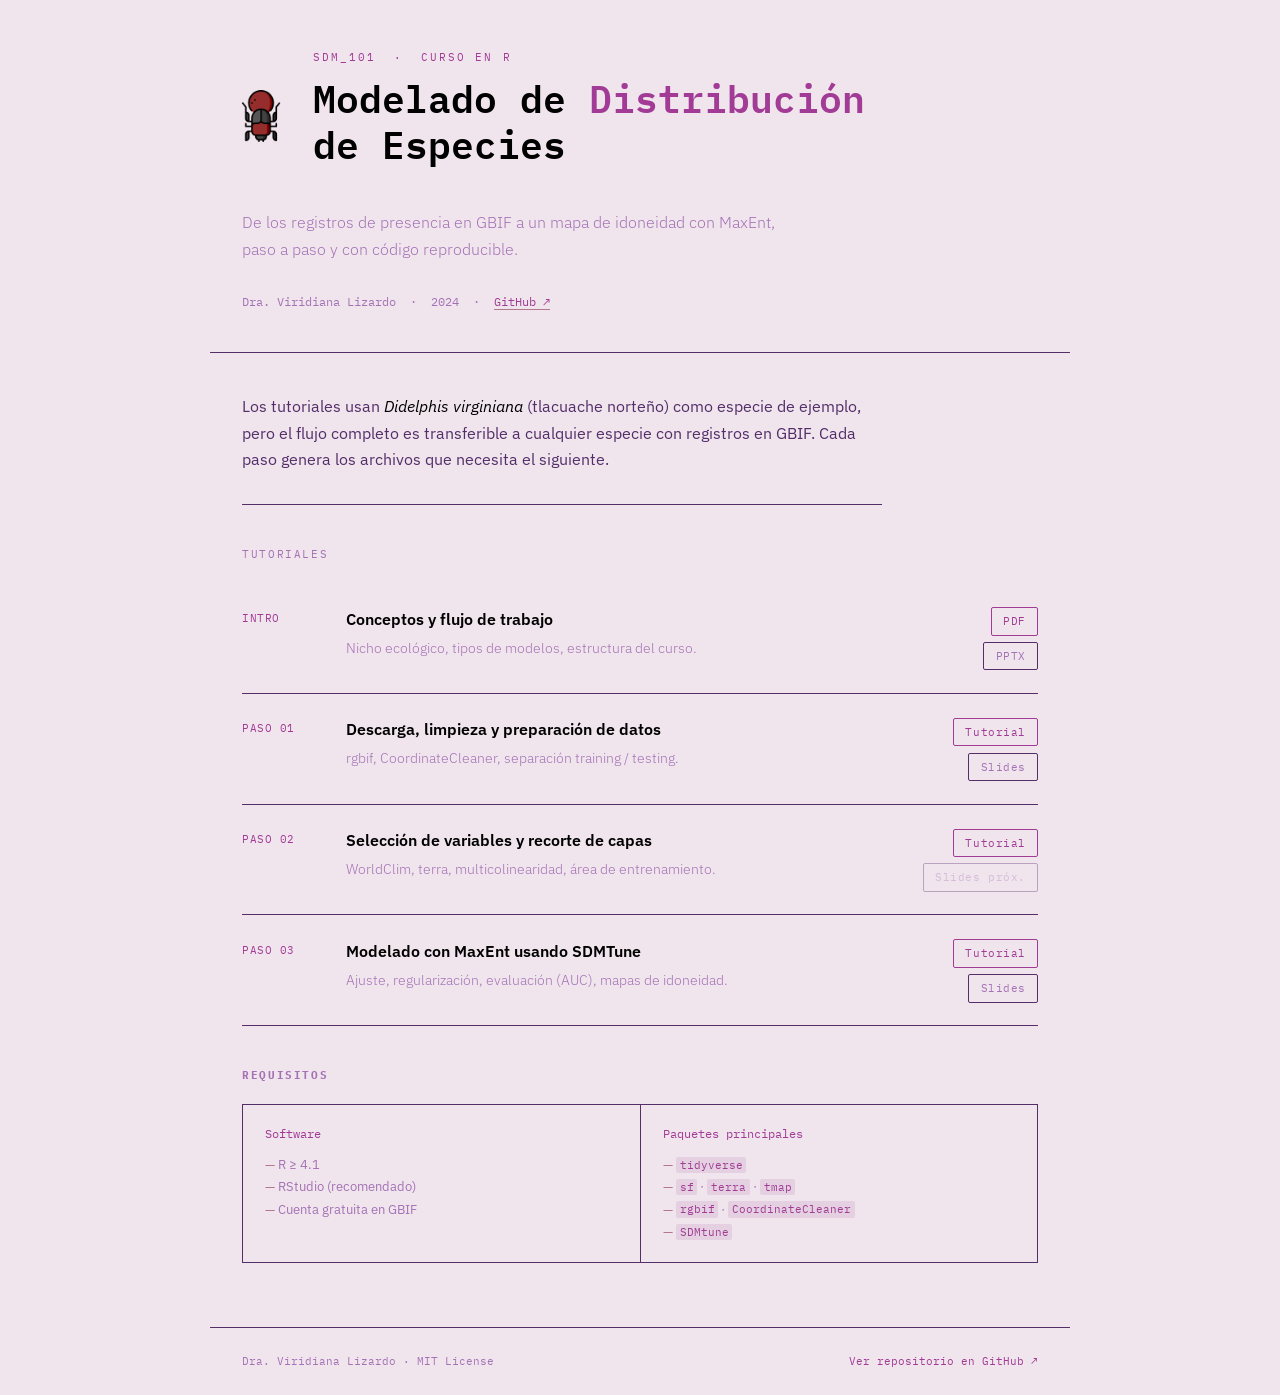
==== docs/index.html @ 2ddfe1c1 "toques finales" ====
<!DOCTYPE html>
<html lang="es">
<head>
  <meta charset="UTF-8">
  <meta name="viewport" content="width=device-width, initial-scale=1.0">
  <title>SDM 101 — Modelado de Distribución de Especies en R</title>
  <link href="https://fonts.googleapis.com/css2?family=IBM+Plex+Mono:wght@400;600&family=IBM+Plex+Sans:ital,wght@0,300;0,400;0,600;1,300&display=swap" rel="stylesheet">
  <style>
    *, *::before, *::after { box-sizing: border-box; margin: 0; padding: 0; }

    :root {
      --bg:        #f0e5ed;
      --surface:   #f0e5ed;
      --border:    #532e69;
      --green:     #a13b95;
      --green-dim: #b2788f;
      --text:      #532e69;
      --muted:     #a472b5;
      --white:     #000000;
      --mono:      'IBM Plex Mono', monospace;
      --sans:      'IBM Plex Sans', sans-serif;
    }

    html { scroll-behavior: smooth; }

    body {
      background: var(--bg);
      color: var(--text);
      font-family: var(--sans);
      font-size: 16px;
      line-height: 1.7;
      min-height: 100vh;
    }

    /* ── HEADER ── */
    header {
      border-bottom: 1px solid var(--border);
      padding: 3rem 2rem 2.5rem;
      max-width: 860px;
      margin: 0 auto;
    }

    .header-top {
      display: flex;
      align-items: center;
      gap: 1.2rem;
      margin-bottom: 1.6rem;
    }

    .logo {
      height: 52px;
      width: auto;
      flex-shrink: 0;
    }

    .eyebrow {
      font-family: var(--mono);
      font-size: 0.7rem;
      letter-spacing: 0.18em;
      color: var(--green);
      text-transform: uppercase;
      margin-bottom: 0.5rem;
    }

    h1 {
      font-family: var(--mono);
      font-size: clamp(1.6rem, 4vw, 2.4rem);
      font-weight: 600;
      color: var(--white);
      line-height: 1.2;
      margin-bottom: 1rem;
    }

    h1 span { color: var(--green); }

    .subtitle {
      font-size: 1rem;
      font-weight: 300;
      color: var(--muted);
      max-width: 540px;
      margin-bottom: 1.8rem;
    }

    .meta {
      font-family: var(--mono);
      font-size: 0.75rem;
      color: var(--muted);
    }

    .meta a {
      color: var(--green);
      text-decoration: none;
      border-bottom: 1px solid var(--green-dim);
    }

    .meta a:hover { color: var(--white); border-color: var(--border); }

    /* ── MAIN ── */
    main {
      max-width: 860px;
      margin: 0 auto;
      padding: 0 2rem 4rem;
    }

    /* ── INTRO TEXT ── */
    .intro {
      padding: 2.5rem 0 2rem;
      border-bottom: 1px solid var(--border);
      font-size: 0.97rem;
      color: var(--text);
      max-width: 640px;
    }

    .intro em {
      color: var(--white);
      font-style: italic;
    }

    /* ── STEPS ── */
    .steps-label {
      font-family: var(--mono);
      font-size: 0.68rem;
      letter-spacing: 0.15em;
      color: var(--muted);
      text-transform: uppercase;
      padding-top: 2.5rem;
      margin-bottom: 1.2rem;
    }

    .steps { display: flex; flex-direction: column; }

    .step {
      display: grid;
      grid-template-columns: 5rem 1fr auto;
      align-items: start;
      gap: 0 1.5rem;
      padding: 1.4rem 0;
      border-bottom: 1px solid var(--border);
      color: inherit;
      transition: background 0.15s;
    }

    .step:hover { background: #e8d5e6; margin: 0 -1rem; padding: 1.4rem 1rem; }

    .step-num {
      font-family: var(--mono);
      font-size: 0.7rem;
      color: var(--green);
      padding-top: 0.2rem;
      letter-spacing: 0.05em;
    }

    .step-title {
      font-size: 0.97rem;
      font-weight: 600;
      color: var(--white);
      margin-bottom: 0.3rem;
    }

    .step-desc {
      font-size: 0.85rem;
      color: var(--muted);
      font-weight: 300;
    }

    .step-links {
      display: flex;
      flex-direction: column;
      align-items: flex-end;
      gap: 0.4rem;
      padding-top: 0.1rem;
      min-width: 100px;
    }

    .btn {
      font-family: var(--mono);
      font-size: 0.68rem;
      letter-spacing: 0.05em;
      padding: 0.25rem 0.7rem;
      border: 1px solid var(--border);
      border-radius: 2px;
      color: var(--muted);
      text-decoration: none;
      transition: border-color 0.15s, color 0.15s, background 0.15s;
      white-space: nowrap;
    }

    .btn:hover { border-color: var(--green); color: var(--green); background: #e8d5e6; }

    .btn.primary {
      border-color: var(--green);
      color: var(--green);
    }

    .btn.primary:hover { background: var(--green); color: var(--bg); }

    .btn.disabled {
      opacity: 0.35;
      pointer-events: none;
    }

    /* ── REQUIREMENTS ── */
    .req-section { padding-top: 2.5rem; }

    .req-section h2 {
      font-family: var(--mono);
      font-size: 0.68rem;
      letter-spacing: 0.15em;
      color: var(--muted);
      text-transform: uppercase;
      margin-bottom: 1.2rem;
    }

    .req-grid {
      display: grid;
      grid-template-columns: 1fr 1fr;
      gap: 1px;
      background: var(--border);
      border: 1px solid var(--border);
    }

    .req-card {
      background: var(--bg);
      padding: 1.2rem 1.4rem;
    }

    .req-card h3 {
      font-family: var(--mono);
      font-size: 0.75rem;
      color: var(--green);
      margin-bottom: 0.6rem;
      font-weight: 400;
    }

    .req-card ul {
      list-style: none;
      font-size: 0.82rem;
      color: var(--muted);
    }

    .req-card ul li::before {
      content: '— ';
      color: var(--green-dim);
    }

    code {
      font-family: var(--mono);
      font-size: 0.82em;
      color: var(--green);
      background: #e4d0e1;
      padding: 0.1em 0.35em;
      border-radius: 2px;
    }

    /* ── FOOTER ── */
    footer {
      border-top: 1px solid var(--border);
      max-width: 860px;
      margin: 0 auto;
      padding: 1.5rem 2rem;
      display: flex;
      justify-content: space-between;
      align-items: center;
      font-family: var(--mono);
      font-size: 0.7rem;
      color: var(--muted);
    }

    footer a { color: var(--green); text-decoration: none; }
    footer a:hover { color: var(--white); }

    /* ── MOBILE ── */
    @media (max-width: 600px) {
      .header-top { flex-direction: column; align-items: flex-start; gap: 0.8rem; }
      .step { grid-template-columns: 3.5rem 1fr; grid-template-rows: auto auto; }
      .step-links {
        grid-column: 2;
        flex-direction: row;
        justify-content: flex-start;
        margin-top: 0.5rem;
      }
      .req-grid { grid-template-columns: 1fr; }
      footer { flex-direction: column; gap: 0.5rem; text-align: center; }
    }

    @media (prefers-reduced-motion: reduce) { * { transition: none !important; } }
  </style>
</head>
<body>

<header>
  <div class="header-top">
    <img src="../images/logo.png" alt="Logo" class="logo">
    <div>
      <p class="eyebrow">SDM_101 &nbsp;·&nbsp; Curso en R</p>
      <h1>Modelado de <span>Distribución</span><br>de Especies</h1>
    </div>
  </div>
  <p class="subtitle">
    De los registros de presencia en GBIF a un mapa de idoneidad con MaxEnt,
    paso a paso y con código reproducible.
  </p>
  <p class="meta">
    Dra. Viridiana Lizardo &nbsp;·&nbsp; 2024 &nbsp;·&nbsp;
    <a href="https://github.com/tu-usuario/SDM_101">GitHub ↗</a>
  </p>
</header>

<main>

  <div class="intro">
    Los tutoriales usan <em>Didelphis virginiana</em> (tlacuache norteño) como especie de ejemplo,
    pero el flujo completo es transferible a cualquier especie con registros en GBIF.
    Cada paso genera los archivos que necesita el siguiente.
  </div>

  <p class="steps-label">Tutoriales</p>

  <div class="steps">

    <div class="step">
      <span class="step-num">INTRO</span>
      <div class="step-body">
        <div class="step-title">Conceptos y flujo de trabajo</div>
        <div class="step-desc">Nicho ecológico, tipos de modelos, estructura del curso.</div>
      </div>
      <div class="step-links">
        <a class="btn primary" href="intro.pdf">PDF</a>
        <a class="btn" href="intro.pptx">PPTX</a>
      </div>
    </div>

    <div class="step">
      <span class="step-num">PASO 01</span>
      <div class="step-body">
        <div class="step-title">Descarga, limpieza y preparación de datos</div>
        <div class="step-desc">rgbif, CoordinateCleaner, separación training / testing.</div>
      </div>
      <div class="step-links">
        <a class="btn primary" href="paso01.nb.html">Tutorial</a>
        <a class="btn" href="slides-paso-01.html">Slides</a>
      </div>
    </div>

    <div class="step">
      <span class="step-num">PASO 02</span>
      <div class="step-body">
        <div class="step-title">Selección de variables y recorte de capas</div>
        <div class="step-desc">WorldClim, terra, multicolinearidad, área de entrenamiento.</div>
      </div>
      <div class="step-links">
        <a class="btn primary" href="paso02.nb.html">Tutorial</a>
        <a class="btn disabled" href="#">Slides próx.</a>
      </div>
    </div>

    <div class="step">
      <span class="step-num">PASO 03</span>
      <div class="step-body">
        <div class="step-title">Modelado con MaxEnt usando SDMTune</div>
        <div class="step-desc">Ajuste, regularización, evaluación (AUC), mapas de idoneidad.</div>
      </div>
      <div class="step-links">
        <a class="btn primary" href="paso03.nb.html">Tutorial</a>
        <a class="btn" href="slides-paso-03.html">Slides</a>
      </div>
    </div>

  </div>

  <div class="req-section">
    <h2>Requisitos</h2>
    <div class="req-grid">
      <div class="req-card">
        <h3>Software</h3>
        <ul>
          <li>R ≥ 4.1</li>
          <li>RStudio (recomendado)</li>
          <li>Cuenta gratuita en GBIF</li>
        </ul>
      </div>
      <div class="req-card">
        <h3>Paquetes principales</h3>
        <ul>
          <li><code>tidyverse</code></li>
          <li><code>sf</code> · <code>terra</code> · <code>tmap</code></li>
          <li><code>rgbif</code> · <code>CoordinateCleaner</code></li>
          <li><code>SDMtune</code></li>
        </ul>
      </div>
    </div>
  </div>

</main>

<footer>
  <span>Dra. Viridiana Lizardo · MIT License</span>
  <a href="https://github.com/tu-usuario/SDM_101">Ver repositorio en GitHub ↗</a>
</footer>

</body>
</html>
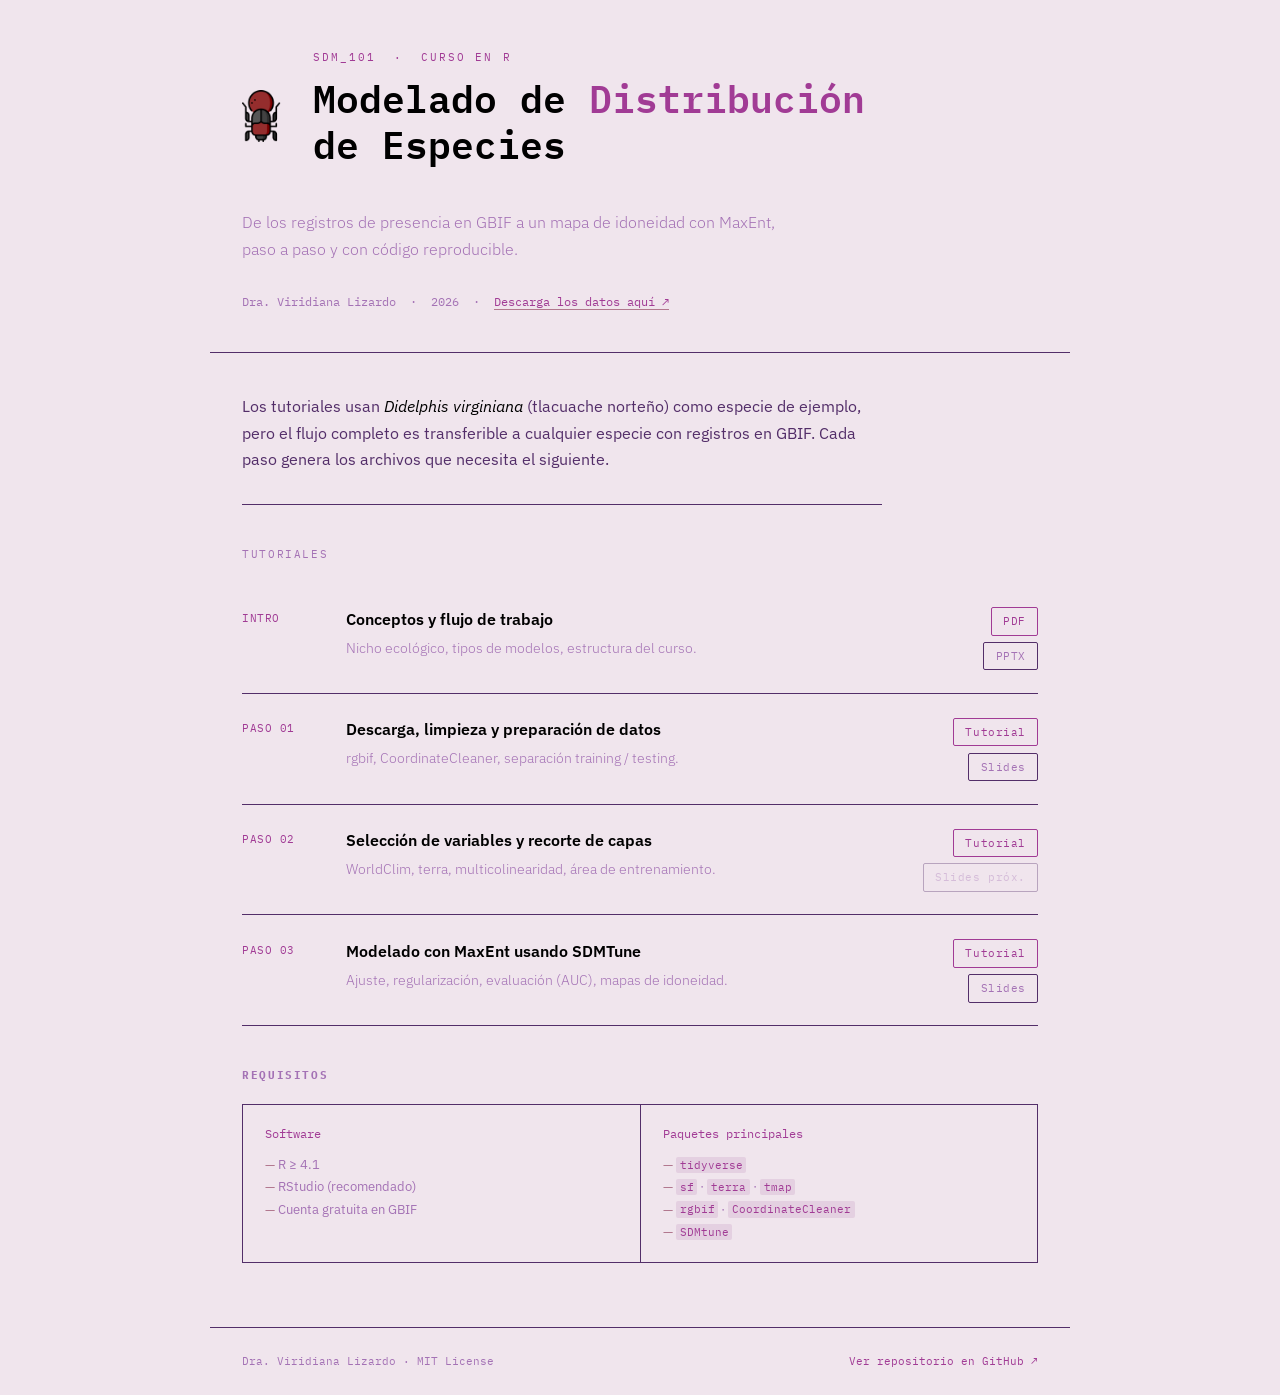
==== commit 19b70d67: "logo" ====
--- a/docs/index.html
+++ b/docs/index.html
@@ -301,8 +301,8 @@
     paso a paso y con código reproducible.
   </p>
   <p class="meta">
-    Dra. Viridiana Lizardo &nbsp;·&nbsp; 2024 &nbsp;·&nbsp;
-    <a href="https://github.com/tu-usuario/SDM_101">GitHub ↗</a>
+    Dra. Viridiana Lizardo &nbsp;·&nbsp; 2026 &nbsp;·&nbsp;
+    <a href="https://github.com/ViridianaLizardo/SDM_101"> Descarga los datos aquí ↗</a>
   </p>
 </header>
 
@@ -395,7 +395,7 @@
 
 <footer>
   <span>Dra. Viridiana Lizardo · MIT License</span>
-  <a href="https://github.com/tu-usuario/SDM_101">Ver repositorio en GitHub ↗</a>
+  <a href="https://github.com/ViridianaLizardo/SDM_101">Ver repositorio en GitHub ↗</a>
 </footer>
 
 </body>
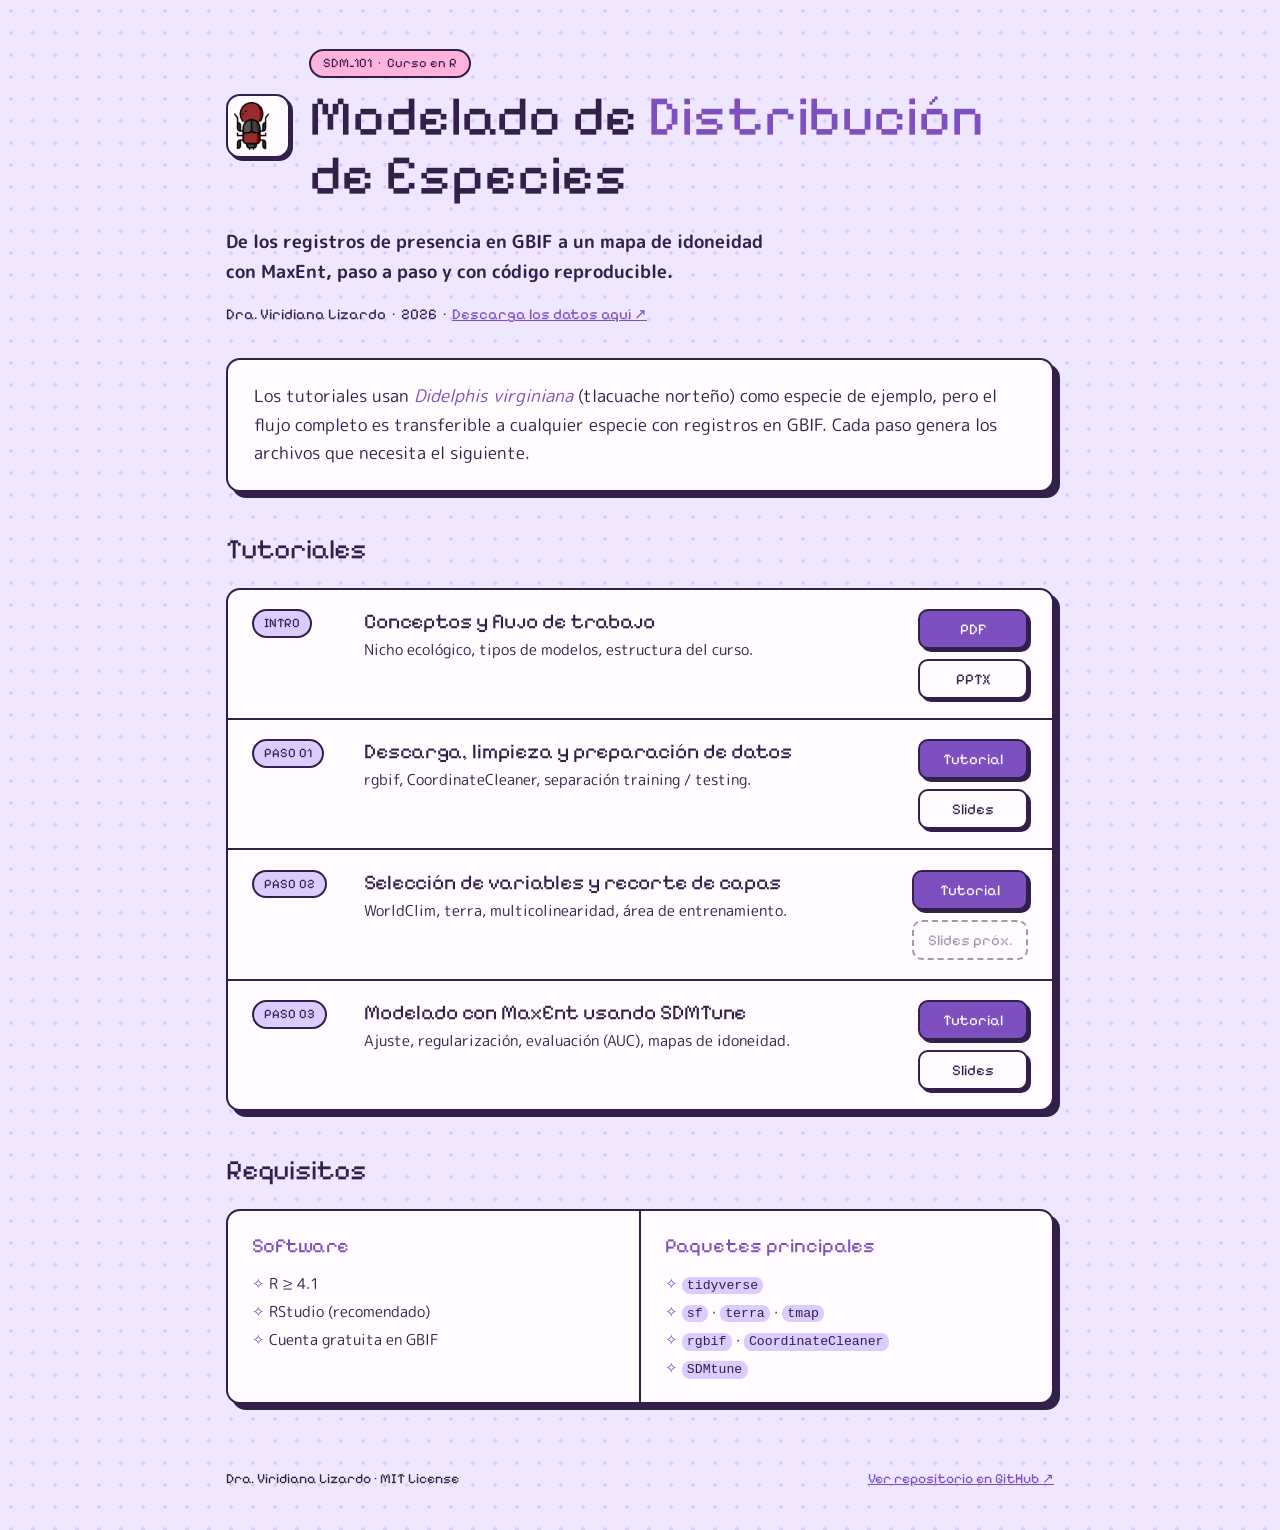
==== commit 3bab2ca2: "Update index.html" ====
--- a/docs/index.html
+++ b/docs/index.html
@@ -4,38 +4,66 @@
   <meta charset="UTF-8">
   <meta name="viewport" content="width=device-width, initial-scale=1.0">
   <title>SDM 101 — Modelado de Distribución de Especies en R</title>
-  <link href="https://fonts.googleapis.com/css2?family=IBM+Plex+Mono:wght@400;600&family=IBM+Plex+Sans:ital,wght@0,300;0,400;0,600;1,300&display=swap" rel="stylesheet">
+  <link rel="preconnect" href="https://fonts.googleapis.com">
+  <link rel="preconnect" href="https://fonts.gstatic.com" crossorigin>
+  <link href="https://fonts.googleapis.com/css2?family=Pixelify+Sans:wght@400;600;700&family=M+PLUS+Rounded+1c:wght@400;700;800&display=swap" rel="stylesheet">
+  <script>
+    // Mismo modo claro/oscuro que viridianalizardo.github.io (comparten localStorage por estar en el mismo dominio)
+    (function () {
+      var m = null;
+      try { m = localStorage.getItem("modo"); } catch (e) {}
+      if (!m) m = window.matchMedia("(prefers-color-scheme: dark)").matches ? "oscuro" : "claro";
+      document.documentElement.setAttribute("data-modo", m);
+    })();
+  </script>
   <style>
     *, *::before, *::after { box-sizing: border-box; margin: 0; padding: 0; }
 
+    /* ── PALETA (copiada de estilos.scss del sitio principal) ── */
     :root {
-      --bg:        #f0e5ed;
-      --surface:   #f0e5ed;
-      --border:    #532e69;
-      --green:     #a13b95;
-      --green-dim: #b2788f;
-      --text:      #532e69;
-      --muted:     #a472b5;
-      --white:     #000000;
-      --mono:      'IBM Plex Mono', monospace;
-      --sans:      'IBM Plex Sans', sans-serif;
+      --bg: #efe6ff;
+      --paper: #fffbff;
+      --ink: #33204a;
+      --line: #33204a;
+      --acc: #7d4fbf;
+      --onacc: #fffbff;
+      --soft: #dccbff;
+      --pop: #ffb3dc;
+      --dot: #dccdfa;
+      --px: "Pixelify Sans", monospace;
+      --sans: "M PLUS Rounded 1c", system-ui, sans-serif;
+    }
+    :root[data-modo="oscuro"] {
+      --bg: #140a0c;
+      --paper: #211014;
+      --ink: #ffe4e8;
+      --line: #ff7a8f;
+      --acc: #ff5c72;
+      --onacc: #140a0c;
+      --soft: #3b1820;
+      --pop: #7d2238;
+      --dot: #2a1216;
+      color-scheme: dark;
     }
 
     html { scroll-behavior: smooth; }
 
     body {
-      background: var(--bg);
-      color: var(--text);
+      background-color: var(--bg);
+      background-image: radial-gradient(var(--dot) 2px, transparent 2px);
+      background-size: 22px 22px;
+      color: var(--ink);
       font-family: var(--sans);
-      font-size: 16px;
-      line-height: 1.7;
+      font-size: 1.05rem;
+      line-height: 1.6;
       min-height: 100vh;
     }
+    a { color: var(--acc); }
+    ::selection { background: var(--pop); color: var(--ink); }
 
     /* ── HEADER ── */
     header {
-      border-bottom: 1px solid var(--border);
-      padding: 3rem 2rem 2.5rem;
+      padding: 3rem 16px 2rem;
       max-width: 860px;
       margin: 0 auto;
     }
@@ -44,246 +72,237 @@
       display: flex;
       align-items: center;
       gap: 1.2rem;
-      margin-bottom: 1.6rem;
+      margin-bottom: 1.4rem;
     }
 
     .logo {
-      height: 52px;
+      height: 64px;
       width: auto;
       flex-shrink: 0;
+      background: var(--paper);
+      border: 2px solid var(--line);
+      border-radius: 14px;
+      box-shadow: 3px 3px 0 var(--line);
+      padding: 6px;
     }
 
     .eyebrow {
-      font-family: var(--mono);
-      font-size: 0.7rem;
-      letter-spacing: 0.18em;
-      color: var(--green);
-      text-transform: uppercase;
-      margin-bottom: 0.5rem;
+      display: inline-block;
+      font-family: var(--px);
+      font-size: 13px;
+      padding: 2px 12px;
+      border: 2px solid var(--line);
+      border-radius: 999px;
+      background: var(--pop);
+      color: var(--ink);
+      margin-bottom: 0.6rem;
     }
 
     h1 {
-      font-family: var(--mono);
-      font-size: clamp(1.6rem, 4vw, 2.4rem);
-      font-weight: 600;
-      color: var(--white);
-      line-height: 1.2;
+      font-family: var(--px);
+      font-size: clamp(36px, 6vw, 56px);
+      font-weight: 400;
+      color: var(--ink);
+      line-height: 1.05;
+    }
+
+    h1 span { color: var(--acc); }
+
+    .subtitle {
+      font-size: 1.15rem;
+      font-weight: 700;
+      max-width: 560px;
       margin-bottom: 1rem;
     }
 
-    h1 span { color: var(--green); }
-
-    .subtitle {
-      font-size: 1rem;
-      font-weight: 300;
-      color: var(--muted);
-      max-width: 540px;
-      margin-bottom: 1.8rem;
-    }
-
     .meta {
-      font-family: var(--mono);
-      font-size: 0.75rem;
-      color: var(--muted);
-    }
-
-    .meta a {
-      color: var(--green);
-      text-decoration: none;
-      border-bottom: 1px solid var(--green-dim);
-    }
-
-    .meta a:hover { color: var(--white); border-color: var(--border); }
+      font-family: var(--px);
+      font-size: 15px;
+    }
+
+    .meta a { color: var(--acc); }
+    .meta a:hover { color: var(--ink); }
 
     /* ── MAIN ── */
     main {
       max-width: 860px;
       margin: 0 auto;
-      padding: 0 2rem 4rem;
-    }
-
-    /* ── INTRO TEXT ── */
+      padding: 0 16px 3rem;
+    }
+
+    /* ── INTRO (como ventana) ── */
     .intro {
-      padding: 2.5rem 0 2rem;
-      border-bottom: 1px solid var(--border);
-      font-size: 0.97rem;
-      color: var(--text);
-      max-width: 640px;
-    }
-
-    .intro em {
-      color: var(--white);
-      font-style: italic;
-    }
+      background: var(--paper);
+      border: 2px solid var(--line);
+      border-radius: 14px;
+      box-shadow: 6px 6px 0 var(--line);
+      padding: 22px 26px;
+      font-size: 1.08rem;
+      line-height: 1.65;
+    }
+
+    .intro em { font-style: italic; color: var(--acc); }
 
     /* ── STEPS ── */
-    .steps-label {
-      font-family: var(--mono);
-      font-size: 0.68rem;
-      letter-spacing: 0.15em;
-      color: var(--muted);
-      text-transform: uppercase;
-      padding-top: 2.5rem;
-      margin-bottom: 1.2rem;
-    }
-
-    .steps { display: flex; flex-direction: column; }
+    .steps-label, .req-section h2 {
+      font-family: var(--px);
+      font-size: 28px;
+      font-weight: 400;
+      color: var(--ink);
+      padding-top: 2.2rem;
+      margin-bottom: 1rem;
+    }
+
+    .steps {
+      display: flex;
+      flex-direction: column;
+      background: var(--paper);
+      border: 2px solid var(--line);
+      border-radius: 14px;
+      box-shadow: 6px 6px 0 var(--line);
+      overflow: hidden;
+    }
 
     .step {
       display: grid;
-      grid-template-columns: 5rem 1fr auto;
+      grid-template-columns: 5.5rem 1fr auto;
       align-items: start;
       gap: 0 1.5rem;
-      padding: 1.4rem 0;
-      border-bottom: 1px solid var(--border);
-      color: inherit;
+      padding: 1.2rem 1.5rem;
+      border-bottom: 2px solid var(--line);
       transition: background 0.15s;
     }
-
-    .step:hover { background: #e8d5e6; margin: 0 -1rem; padding: 1.4rem 1rem; }
+    .step:last-child { border-bottom: 0; }
+    .step:hover { background: var(--soft); }
 
     .step-num {
-      font-family: var(--mono);
-      font-size: 0.7rem;
-      color: var(--green);
-      padding-top: 0.2rem;
-      letter-spacing: 0.05em;
-    }
+      align-self: start;
+      justify-self: start;
+      font-family: var(--px);
+      font-size: 13px;
+      padding: 2px 10px;
+      border: 2px solid var(--line);
+      border-radius: 999px;
+      background: var(--soft);
+      white-space: nowrap;
+    }
+    .step:hover .step-num { background: var(--pop); }
 
     .step-title {
-      font-size: 0.97rem;
-      font-weight: 600;
-      color: var(--white);
+      font-family: var(--px);
+      font-size: 21px;
+      line-height: 1.2;
       margin-bottom: 0.3rem;
     }
 
-    .step-desc {
-      font-size: 0.85rem;
-      color: var(--muted);
-      font-weight: 300;
-    }
+    .step-desc { font-size: 15px; line-height: 1.5; }
 
     .step-links {
       display: flex;
       flex-direction: column;
-      align-items: flex-end;
-      gap: 0.4rem;
-      padding-top: 0.1rem;
-      min-width: 100px;
-    }
-
+      align-items: stretch;
+      gap: 10px;
+      min-width: 110px;
+    }
+
+    /* Botones = .botonera .boton del sitio */
     .btn {
-      font-family: var(--mono);
-      font-size: 0.68rem;
-      letter-spacing: 0.05em;
-      padding: 0.25rem 0.7rem;
-      border: 1px solid var(--border);
-      border-radius: 2px;
-      color: var(--muted);
+      display: inline-flex;
+      align-items: center;
+      justify-content: center;
+      min-height: 40px;
+      padding: 6px 14px;
+      font-family: var(--px);
+      font-size: 15px;
+      color: var(--ink);
+      background: var(--paper);
+      border: 2px solid var(--line);
+      border-radius: 10px;
+      box-shadow: 3px 3px 0 var(--line);
       text-decoration: none;
-      transition: border-color 0.15s, color 0.15s, background 0.15s;
       white-space: nowrap;
-    }
-
-    .btn:hover { border-color: var(--green); color: var(--green); background: #e8d5e6; }
-
-    .btn.primary {
-      border-color: var(--green);
-      color: var(--green);
-    }
-
-    .btn.primary:hover { background: var(--green); color: var(--bg); }
+      transition: transform .08s, box-shadow .08s;
+    }
+    .btn:hover { color: var(--ink); transform: translate(-2px, -2px); box-shadow: 5px 5px 0 var(--line); }
+
+    .btn.primary { background: var(--acc); color: var(--onacc); }
+    .btn.primary:hover { color: var(--onacc); }
 
     .btn.disabled {
-      opacity: 0.35;
+      opacity: 0.45;
       pointer-events: none;
+      box-shadow: none;
+      border-style: dashed;
     }
 
     /* ── REQUIREMENTS ── */
-    .req-section { padding-top: 2.5rem; }
-
-    .req-section h2 {
-      font-family: var(--mono);
-      font-size: 0.68rem;
-      letter-spacing: 0.15em;
-      color: var(--muted);
-      text-transform: uppercase;
-      margin-bottom: 1.2rem;
-    }
+    .req-section { padding-top: 0.5rem; }
+    .req-section h2 { padding-top: 1.8rem; }
 
     .req-grid {
       display: grid;
       grid-template-columns: 1fr 1fr;
-      gap: 1px;
-      background: var(--border);
-      border: 1px solid var(--border);
+      gap: 2px;
+      background: var(--line);
+      border: 2px solid var(--line);
+      border-radius: 14px;
+      box-shadow: 6px 6px 0 var(--line);
+      overflow: hidden;
     }
 
     .req-card {
-      background: var(--bg);
-      padding: 1.2rem 1.4rem;
+      background: var(--paper);
+      padding: 1.2rem 1.5rem;
     }
 
     .req-card h3 {
-      font-family: var(--mono);
-      font-size: 0.75rem;
-      color: var(--green);
-      margin-bottom: 0.6rem;
+      font-family: var(--px);
+      font-size: 20px;
       font-weight: 400;
-    }
-
-    .req-card ul {
-      list-style: none;
-      font-size: 0.82rem;
-      color: var(--muted);
-    }
-
-    .req-card ul li::before {
-      content: '— ';
-      color: var(--green-dim);
-    }
+      color: var(--acc);
+      margin-bottom: 0.5rem;
+    }
+
+    .req-card ul { list-style: none; font-size: 15px; }
+    .req-card ul li { padding: 2px 0; }
+    .req-card ul li::before { content: '✧ '; color: var(--acc); }
 
     code {
-      font-family: var(--mono);
-      font-size: 0.82em;
-      color: var(--green);
-      background: #e4d0e1;
-      padding: 0.1em 0.35em;
-      border-radius: 2px;
+      font-family: ui-monospace, Consolas, monospace;
+      font-size: 0.88em;
+      color: var(--ink);
+      background: var(--soft);
+      padding: 0.1em 0.4em;
+      border-radius: 8px;
     }
 
     /* ── FOOTER ── */
     footer {
-      border-top: 1px solid var(--border);
       max-width: 860px;
       margin: 0 auto;
-      padding: 1.5rem 2rem;
+      padding: 1rem 16px 40px;
       display: flex;
+      flex-wrap: wrap;
       justify-content: space-between;
       align-items: center;
-      font-family: var(--mono);
-      font-size: 0.7rem;
-      color: var(--muted);
-    }
-
-    footer a { color: var(--green); text-decoration: none; }
-    footer a:hover { color: var(--white); }
+      gap: 10px;
+      font-family: var(--px);
+      font-size: 14px;
+    }
+
+    footer a { color: var(--acc); }
+    footer a:hover { color: var(--ink); }
 
     /* ── MOBILE ── */
     @media (max-width: 600px) {
       .header-top { flex-direction: column; align-items: flex-start; gap: 0.8rem; }
-      .step { grid-template-columns: 3.5rem 1fr; grid-template-rows: auto auto; }
-      .step-links {
-        grid-column: 2;
-        flex-direction: row;
-        justify-content: flex-start;
-        margin-top: 0.5rem;
-      }
+      .step { grid-template-columns: 1fr; gap: 0.6rem; padding: 1.2rem; }
+      .step-links { flex-direction: row; align-items: center; }
       .req-grid { grid-template-columns: 1fr; }
-      footer { flex-direction: column; gap: 0.5rem; text-align: center; }
-    }
-
-    @media (prefers-reduced-motion: reduce) { * { transition: none !important; } }
+      footer { flex-direction: column; text-align: center; }
+    }
+
+    @media (prefers-reduced-motion: reduce) { *, *::before, *::after { transition: none !important; animation: none !important; } }
   </style>
 </head>
 <body>
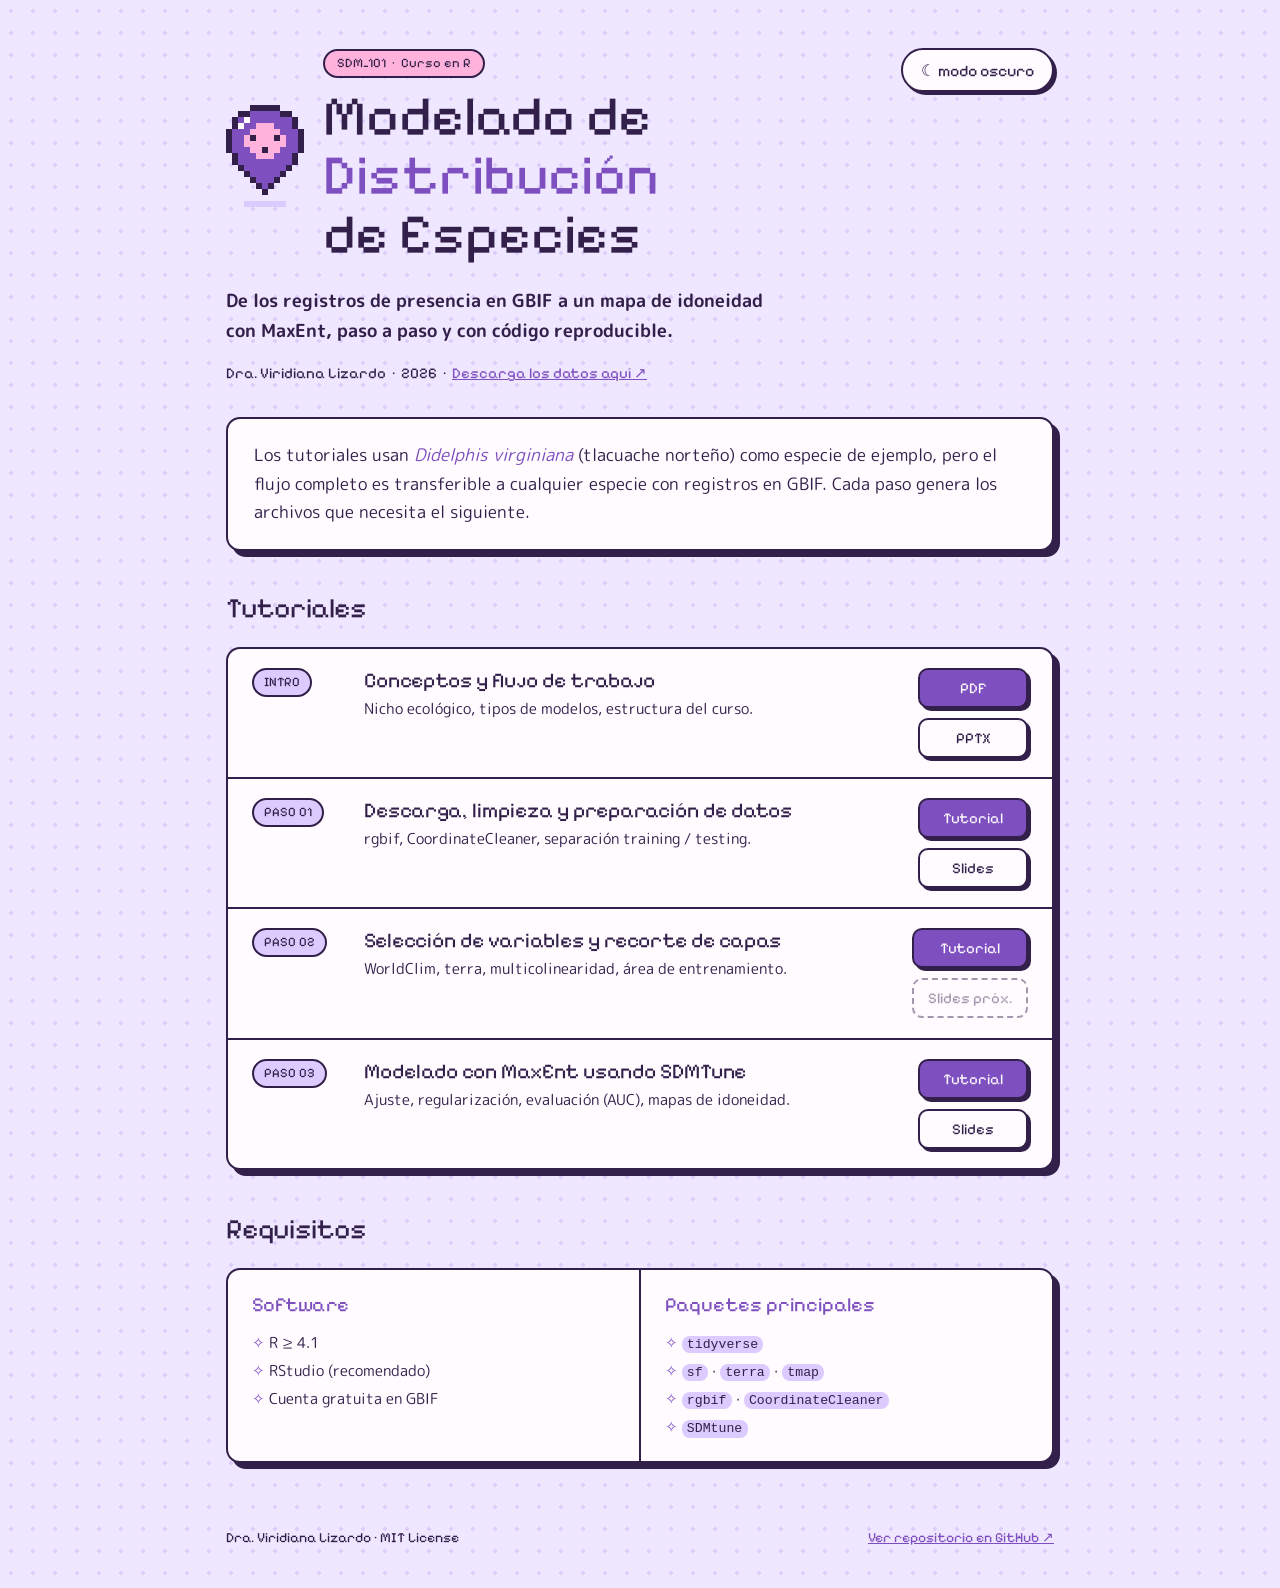
==== commit da367cf8: "Update index.html" ====
--- a/docs/index.html
+++ b/docs/index.html
@@ -75,16 +75,39 @@
       margin-bottom: 1.4rem;
     }
 
+    /* Logo en pixel art (mismo estilo que el escarabajo del sitio) */
     .logo {
-      height: 64px;
-      width: auto;
+      width: 78px;
+      height: 102px;
       flex-shrink: 0;
+      overflow: visible;
+    }
+    .logo .d { fill: var(--ink); }
+    .logo .b { fill: var(--acc); }
+    .logo .h { fill: var(--pop); }
+    .logo .w { fill: var(--paper); }
+    .logo .s { fill: var(--soft); }
+    .logo .pin { animation: brinca .9s steps(2, end) infinite; }
+    @keyframes brinca { 50% { transform: translateY(-1px); } }
+
+    /* Botón de modo (igual que .boton-modo del sitio) */
+    .boton-modo {
+      margin-left: auto;
+      align-self: flex-start;
+      min-height: 44px;
+      padding: 8px 18px;
+      font-family: var(--px);
+      font-size: 16px;
+      color: var(--ink);
       background: var(--paper);
       border: 2px solid var(--line);
-      border-radius: 14px;
+      border-radius: 999px;
       box-shadow: 3px 3px 0 var(--line);
-      padding: 6px;
-    }
+      cursor: pointer;
+      white-space: nowrap;
+      transition: transform .08s, box-shadow .08s;
+    }
+    .boton-modo:hover { transform: translate(-2px, -2px); box-shadow: 5px 5px 0 var(--line); }
 
     .eyebrow {
       display: inline-block;
@@ -296,6 +319,7 @@
     /* ── MOBILE ── */
     @media (max-width: 600px) {
       .header-top { flex-direction: column; align-items: flex-start; gap: 0.8rem; }
+      .boton-modo { margin-left: 0; order: -1; align-self: flex-end; }
       .step { grid-template-columns: 1fr; gap: 0.6rem; padding: 1.2rem; }
       .step-links { flex-direction: row; align-items: center; }
       .req-grid { grid-template-columns: 1fr; }
@@ -309,11 +333,12 @@
 
 <header>
   <div class="header-top">
-    <img src="../images/logo.png" alt="Logo" class="logo">
+    <svg class="logo" viewBox="0 0 13 17" shape-rendering="crispEdges" role="img" aria-label="Logo SDM 101"><rect class="s" x="3" y="16" width="7" height="1"/><g class="pin"><rect class="d" x="4" y="0" width="5" height="1"/><rect class="d" x="2" y="1" width="2" height="1"/><rect class="b" x="4" y="1" width="5" height="1"/><rect class="d" x="9" y="1" width="2" height="1"/><rect class="d" x="1" y="2" width="1" height="1"/><rect class="b" x="2" y="2" width="1" height="1"/><rect class="w" x="3" y="2" width="1" height="1"/><rect class="b" x="4" y="2" width="7" height="1"/><rect class="d" x="11" y="2" width="1" height="1"/><rect class="d" x="1" y="3" width="1" height="1"/><rect class="w" x="2" y="3" width="1" height="1"/><rect class="b" x="3" y="3" width="2" height="1"/><rect class="h" x="5" y="3" width="3" height="1"/><rect class="b" x="8" y="3" width="3" height="1"/><rect class="d" x="11" y="3" width="1" height="1"/><rect class="d" x="0" y="4" width="1" height="1"/><rect class="b" x="1" y="4" width="3" height="1"/><rect class="h" x="4" y="4" width="5" height="1"/><rect class="b" x="9" y="4" width="3" height="1"/><rect class="d" x="12" y="4" width="1" height="1"/><rect class="d" x="0" y="5" width="1" height="1"/><rect class="b" x="1" y="5" width="2" height="1"/><rect class="h" x="3" y="5" width="1" height="1"/><rect class="d" x="4" y="5" width="1" height="1"/><rect class="h" x="5" y="5" width="3" height="1"/><rect class="d" x="8" y="5" width="1" height="1"/><rect class="h" x="9" y="5" width="1" height="1"/><rect class="b" x="10" y="5" width="2" height="1"/><rect class="d" x="12" y="5" width="1" height="1"/><rect class="d" x="0" y="6" width="1" height="1"/><rect class="b" x="1" y="6" width="2" height="1"/><rect class="h" x="3" y="6" width="7" height="1"/><rect class="b" x="10" y="6" width="2" height="1"/><rect class="d" x="12" y="6" width="1" height="1"/><rect class="d" x="0" y="7" width="1" height="1"/><rect class="b" x="1" y="7" width="3" height="1"/><rect class="h" x="4" y="7" width="2" height="1"/><rect class="d" x="6" y="7" width="1" height="1"/><rect class="h" x="7" y="7" width="2" height="1"/><rect class="b" x="9" y="7" width="3" height="1"/><rect class="d" x="12" y="7" width="1" height="1"/><rect class="d" x="1" y="8" width="1" height="1"/><rect class="b" x="2" y="8" width="3" height="1"/><rect class="h" x="5" y="8" width="3" height="1"/><rect class="b" x="8" y="8" width="3" height="1"/><rect class="d" x="11" y="8" width="1" height="1"/><rect class="d" x="1" y="9" width="1" height="1"/><rect class="b" x="2" y="9" width="9" height="1"/><rect class="d" x="11" y="9" width="1" height="1"/><rect class="d" x="2" y="10" width="1" height="1"/><rect class="b" x="3" y="10" width="7" height="1"/><rect class="d" x="10" y="10" width="1" height="1"/><rect class="d" x="3" y="11" width="1" height="1"/><rect class="b" x="4" y="11" width="5" height="1"/><rect class="d" x="9" y="11" width="1" height="1"/><rect class="d" x="4" y="12" width="1" height="1"/><rect class="b" x="5" y="12" width="3" height="1"/><rect class="d" x="8" y="12" width="1" height="1"/><rect class="d" x="5" y="13" width="1" height="1"/><rect class="b" x="6" y="13" width="1" height="1"/><rect class="d" x="7" y="13" width="1" height="1"/><rect class="d" x="6" y="14" width="1" height="1"/></g></svg>
     <div>
       <p class="eyebrow">SDM_101 &nbsp;·&nbsp; Curso en R</p>
       <h1>Modelado de <span>Distribución</span><br>de Especies</h1>
     </div>
+    <button class="boton-modo" type="button" id="boton-modo">☾ modo oscuro</button>
   </div>
   <p class="subtitle">
     De los registros de presencia en GBIF a un mapa de idoneidad con MaxEnt,
@@ -417,5 +442,25 @@
   <a href="https://github.com/ViridianaLizardo/SDM_101">Ver repositorio en GitHub ↗</a>
 </footer>
 
+<script>
+  // Botón claro / oscuro (mismo comportamiento que viridianalizardo.github.io)
+  (function () {
+    var raiz = document.documentElement;
+    var boton = document.getElementById("boton-modo");
+    function pintar() {
+      var oscuro = raiz.getAttribute("data-modo") === "oscuro";
+      boton.textContent = oscuro ? "☼ modo claro" : "☾ modo oscuro";
+      boton.setAttribute("aria-pressed", oscuro ? "true" : "false");
+    }
+    boton.addEventListener("click", function () {
+      var nuevo = raiz.getAttribute("data-modo") === "oscuro" ? "claro" : "oscuro";
+      raiz.setAttribute("data-modo", nuevo);
+      try { localStorage.setItem("modo", nuevo); } catch (e) {}
+      pintar();
+    });
+    pintar();
+  })();
+</script>
+
 </body>
 </html>
